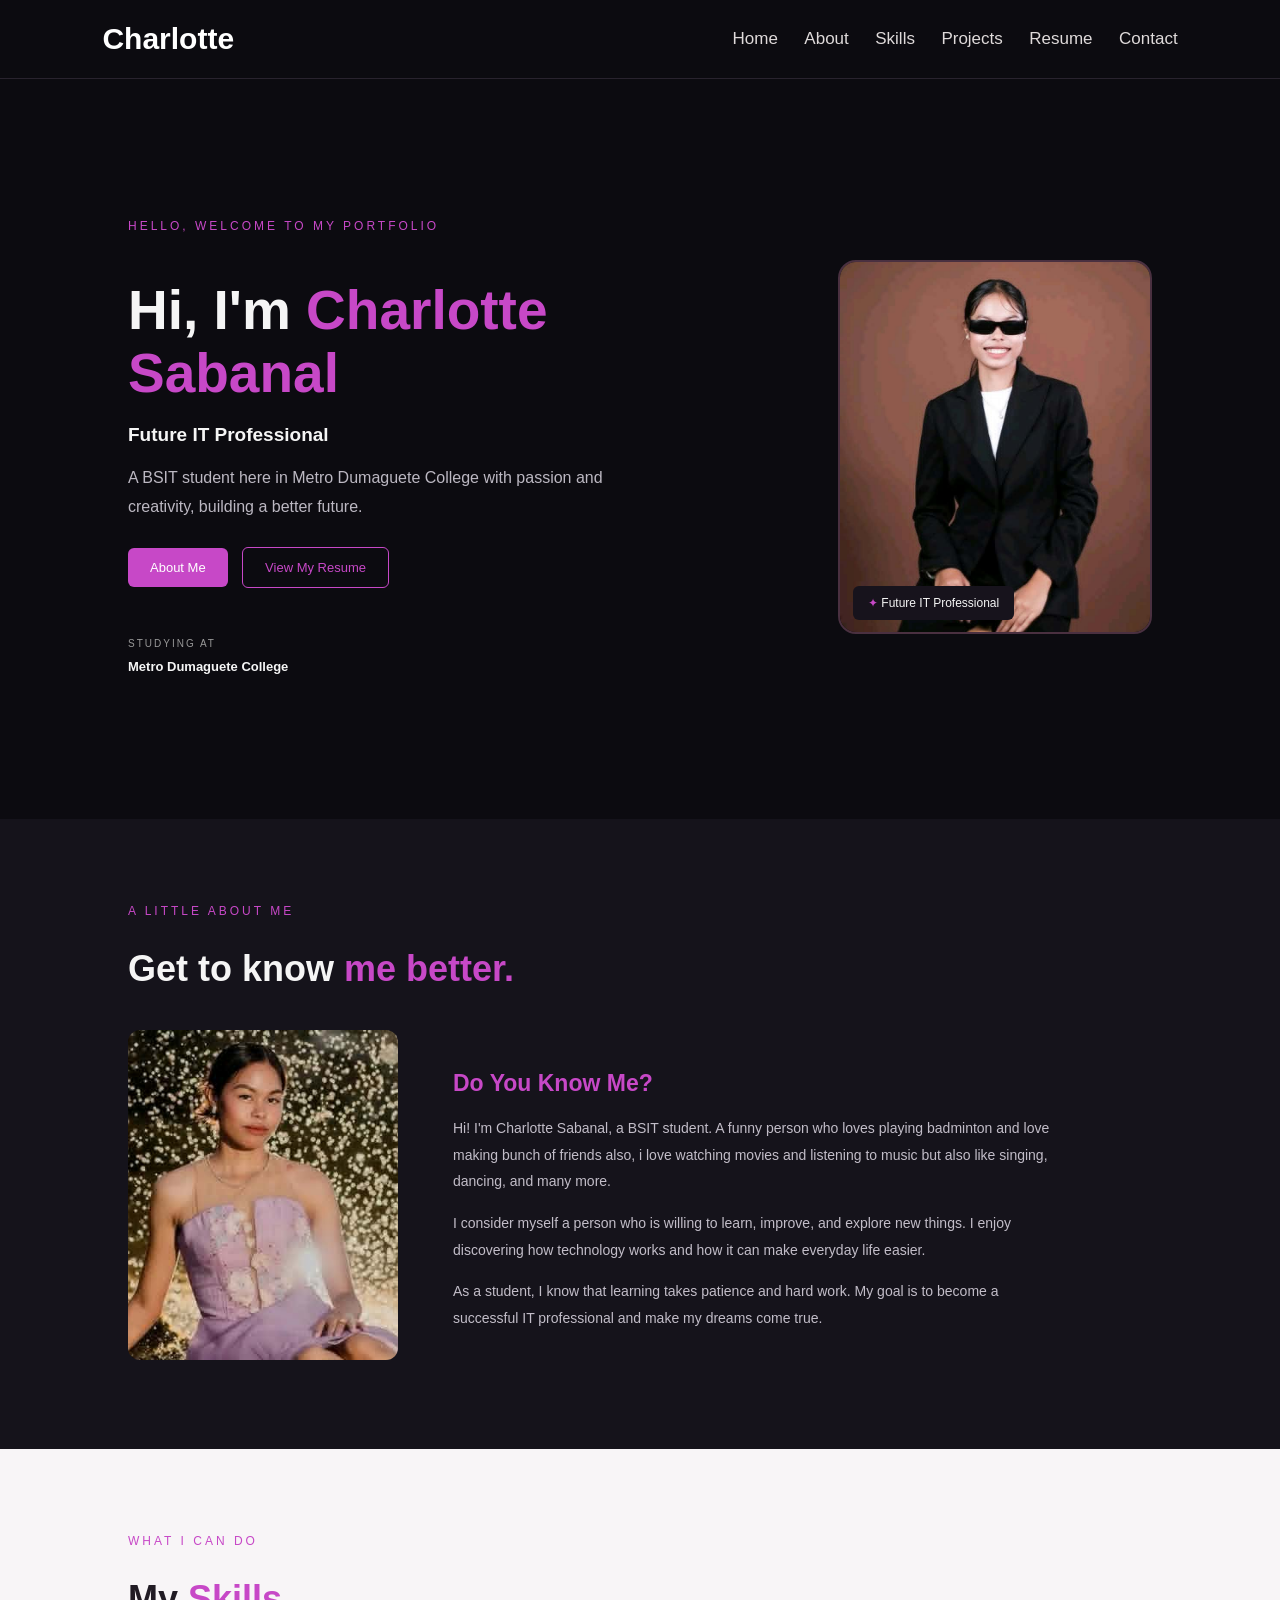
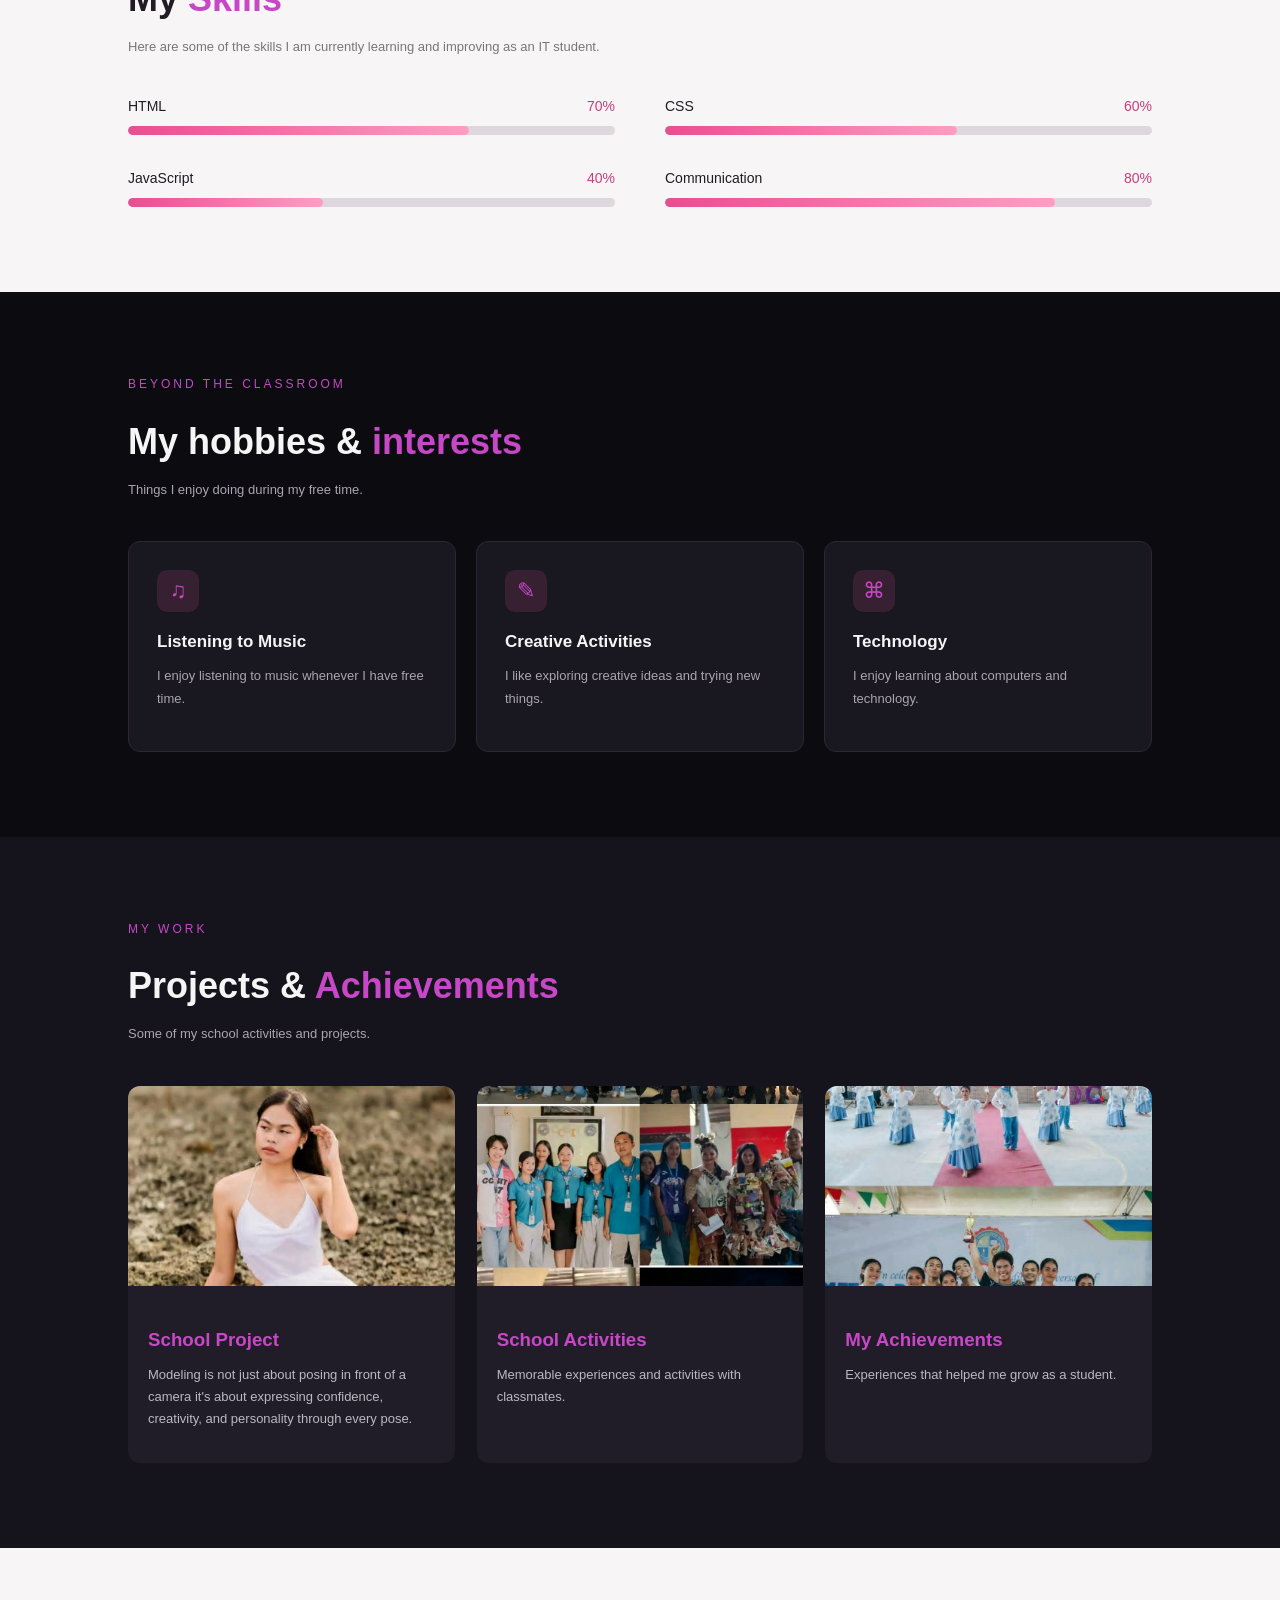
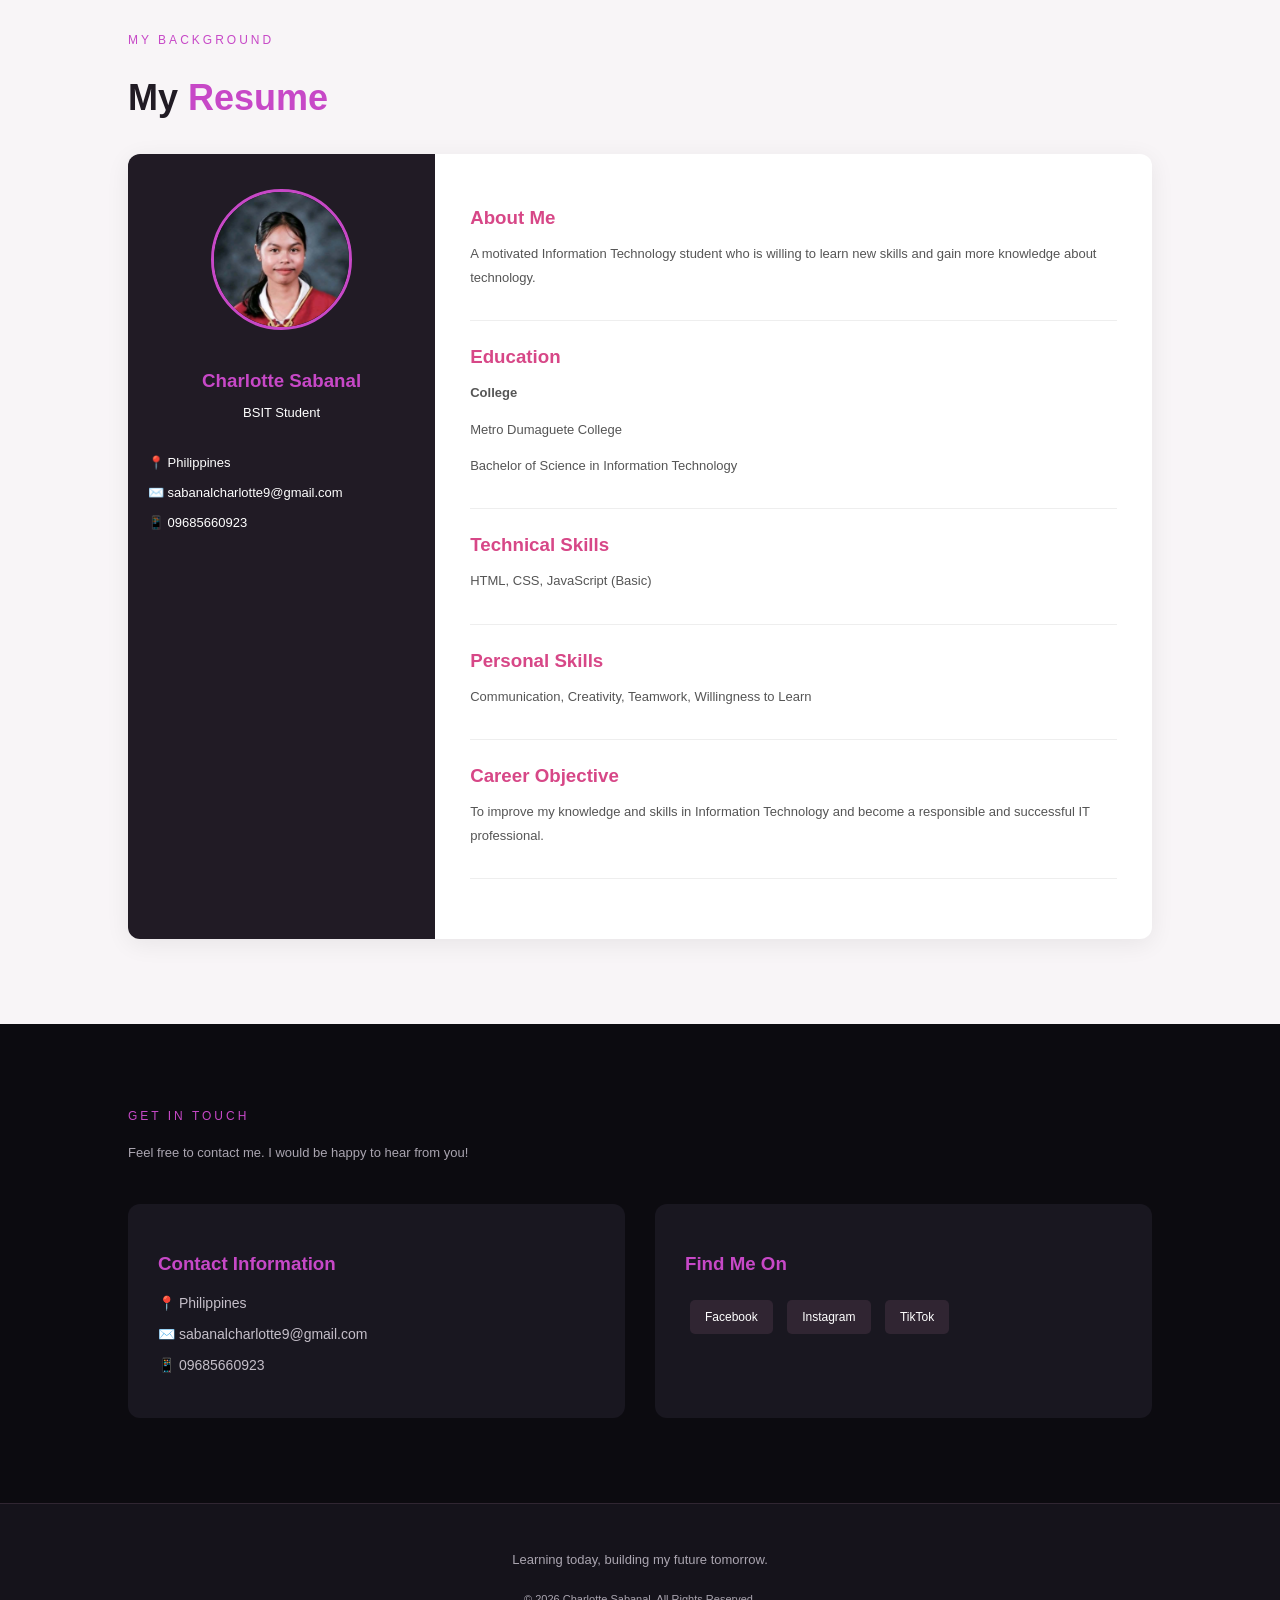
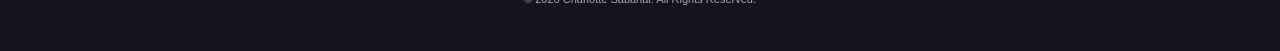
==== index.html @ bda6ed45 "Add files via upload" ====
<!DOCTYPE html>
<html lang="en">
<head>
    <meta charset="UTF-8">
    <meta name="viewport" content="width=device-width, initial-scale=1.0">
    <title>Charlotte Sabanal | Portfolio</title>
    <link rel="stylesheet" href="style.css">
</head>
<body>

<!-- NAVIGATION -->
<header>
    <a href="#home" class="logo">Charlotte</span></a>

    <nav>
        <a href="#home">Home</a>
        <a href="#about">About</a>
        <a href="#skills">Skills</a>
        <a href="#projects">Projects</a>
        <a href="#resume">Resume</a>
        <a href="#contact">Contact</a>
    </nav>
</header>

<!-- HOME -->
<section class="home" id="home">

    <div class="home-content">
        <p class="intro">HELLO, WELCOME TO MY PORTFOLIO</p>

        <h1>Hi, I'm <span>Charlotte<br>Sabanal</span></h1>

        <h3>Future IT Professional</h3>

        <p>
            A BSIT student here in Metro Dumaguete College
            with passion and creativity, building a better future.
        </p>

        <div class="buttons">
            <a href="#about" class="btn">About Me</a>
            <a href="#resume" class="btn outline">View My Resume</a>
        </div>

        <div class="small-info">

            <div>
                <span>STUDYING AT</span>
                <h4>Metro Dumaguete College</h4>
            </div>
        </div>
    </div>

    <div class="home-image">
        <img src="home me.jpg" alt="Charlotte Sabanal">
        <div class="image-caption">
            <span>✦</span> Future IT Professional
        </div>
    </div>

</section>

<!-- ABOUT -->
<section class="about section" id="about">

    <div class="section-label">A LITTLE ABOUT ME</div>
    <h2>Get to know <span>me better.</span></h2>

    <div class="about-content">

        <div class="about-image">
            <img src="charl.jpg" alt="My personal picture">
        </div>

        <div class="about-text">
            <h3>Do You Know Me?</h3>

            <p>
                Hi! I'm Charlotte Sabanal, a BSIT student.
                A funny person who loves playing badminton and love making
                bunch of friends also, i love watching movies and listening to music
                but also like singing, dancing, and many more.
            </p>

            <p>
                I consider myself a person who is willing
                to learn, improve, and explore new things.
                I enjoy discovering how technology works
                and how it can make everyday life easier.
            </p>

            <p>
                As a student, I know that learning takes
                patience and hard work. My goal is to
                become a successful IT professional
                and make my dreams come true.
            </p>
        </div>
</section>

<!-- SKILLS -->
<section class="skills section" id="skills">

    <div class="section-label">WHAT I CAN DO</div>
    <h2>My <span>Skills</span></h2>

    <p class="section-desc">
        Here are some of the skills I am currently
        learning and improving as an IT student.
    </p>

    <div class="skills-container">

        <div class="skill">
            <div class="skill-info">
                <span>HTML</span>
                <span>70%</span>
            </div>
            <div class="progress">
                <div class="progress-bar html"></div>
            </div>
        </div>

        <div class="skill">
            <div class="skill-info">
                <span>CSS</span>
                <span>60%</span>
            </div>
            <div class="progress">
                <div class="progress-bar css"></div>
            </div>
        </div>

        <div class="skill">
            <div class="skill-info">
                <span>JavaScript</span>
                <span>40%</span>
            </div>
            <div class="progress">
                <div class="progress-bar javascript"></div>
            </div>
        </div>

        <div class="skill">
            <div class="skill-info">
                <span>Communication</span>
                <span>80%</span>
            </div>
            <div class="progress">
                <div class="progress-bar communication"></div>
            </div>
        </div>

    </div>
</section>

<!-- HOBBIES -->
<section class="hobbies section">

    <div class="section-label">BEYOND THE CLASSROOM</div>
    <h2>My hobbies & <span>interests</span></h2>

    <p class="section-desc">
        Things I enjoy doing during my free time.
    </p>

    <div class="hobby-container">

        <div class="hobby-card">
            <div class="hobby-icon">♫</div>
            <h3>Listening to Music</h3>
            <p>I enjoy listening to music whenever I have free time.</p>
        </div>

        <div class="hobby-card">
            <div class="hobby-icon">✎</div>
            <h3>Creative Activities</h3>
            <p>I like exploring creative ideas and trying new things.</p>
        </div>

        <div class="hobby-card">
            <div class="hobby-icon">⌘</div>
            <h3>Technology</h3>
            <p>I enjoy learning about computers and technology.</p>
        </div>

    </div>
</section>

<!-- PROJECTS -->
<section class="projects section" id="projects">

    <div class="section-label">MY WORK</div>
    <h2>Projects & <span>Achievements</span></h2>

    <p class="section-desc">
        Some of my school activities and projects.
    </p>

    <div class="project-container">

        <div class="project-card">
            <img src="saba.jpg" alt="Talent">
            <div class="project-info">
                <h3>School Project</h3>
                <p>Modeling is not just about posing in front 
                    of a camera it's about expressing confidence,
                     creativity, and personality through every pose.</p>
            </div>
        </div>

        <div class="project-card">
            <img src="gall.jpg" alt="School Project">
            <div class="project-info">
                <h3>School Activities</h3>
                <p>Memorable experiences and activities with classmates.</p>
            </div>
        </div>

        <div class="project-card">
            <img src="lasts.jpg" alt="School achievement">
            <div class="project-info">
                <h3>My Achievements</h3>
                <p>Experiences that helped me grow as a student.</p>
            </div>
        </div>

    </div>
</section>

<!-- RESUME -->
<section class="resume section" id="resume">

    <div class="section-label">MY BACKGROUND</div>
    <h2>My <span>Resume</span></h2>

    <div class="resume-content">

        <div class="resume-left">
            <img src="resumes.jpg" alt="Resume profile">

            <h3>Charlotte Sabanal</h3>
            <p>BSIT Student</p>

            <div class="resume-contact">
                <p>📍 Philippines</p>
                <p>✉️ sabanalcharlotte9@gmail.com</p>
                <p>📱 09685660923</p>
            </div>
        </div>

        <div class="resume-right">

            <div class="resume-block">
                <h3>About Me</h3>
                <p>
                    A motivated Information Technology
                    student who is willing to learn new
                    skills and gain more knowledge
                    about technology.
                </p>
            </div>

            <div class="resume-block">
                <h3>Education</h3>
                <p><strong>College</strong></p>
                <p>Metro Dumaguete College</p>
                <p>Bachelor of Science in Information Technology</p>
            </div>

            <div class="resume-block">
                <h3>Technical Skills</h3>
                <p>HTML, CSS, JavaScript (Basic)</p>
            </div>

            <div class="resume-block">
                <h3>Personal Skills</h3>
                <p>Communication, Creativity, Teamwork, Willingness to Learn</p>
            </div>

            <div class="resume-block">
                <h3>Career Objective</h3>
                <p>
                    To improve my knowledge and skills
                    in Information Technology and become
                    a responsible and successful IT professional.
                </p>
            </div>

        </div>
    </div>
</section>

<!-- CONTACT -->
<section class="contact section" id="contact">

    <div class="section-label">GET IN TOUCH</div>

    <p class="section-desc">
        Feel free to contact me. I would be happy to hear from you!
    </p>

    <div class="contact-content">

        <div class="contact-details">
            <h3>Contact Information</h3>
            <p>📍 Philippines</p>
            <p>✉️ sabanalcharlotte9@gmail.com</p>
            <p>📱 09685660923</p>
        </div>

        <div class="social-links">
            <h3>Find Me On</h3>
            <a href="https://www.facebook.com/charlotte.sabanal.2025">Facebook</a>
            <a href="https://www.instagram.com/char__iottt__?rpxt=Zjk4Zml2b3h2d3V4">Instagram</a>
            <a href="https://www.tiktok.com/@charlottesabanal?_r=1&_t=ZS-9BFRSREXfQj">TikTok</a>
        </div>

    </div>
</section>

<!-- FOOTER -->
<footer>
    <p>Learning today, building my future tomorrow.</p>
    <p class="copyright">
        © 2026 Charlotte Sabanal. All Rights Reserved.
    </p>
</footer>

</body>
</html>
---- style.css ----
body  {
    margin: 0;
    padding: 0;
    box-sizing: border-box;
    scroll-behavior: smooth;
}

body {
    background: #0c0b10;
    color: #f5f5f5;
    font-family: Arial, sans-serif;
}

:root {
    --pink: #c748c7;
    --light-pink: #ff91bd;
    --dark: #0c0b10;
    --card: #191720;
    --white: #976d94;
}

/* NAVIGATION */

header {
    background: #0c0b10;
    padding: 22px 8%;
    display: flex;
    justify-content: space-between;
    align-items: center;
    position: sticky;
    top: 0;
    z-index: 100;
    border-bottom: 1px solid #29232e;
}

.logo {
    font-size: 30px;
    font-weight: bold;
    text-decoration: none;
    color: white;
}

.logo span,
footer span {
    color: var(--pink);
}

nav a {
    text-decoration: none;
    color: rgb(223, 218, 218);
    margin-left: 22px;
    font-size: 17px;
    transition: .3s;
}

nav a:hover {
    color: var(--white);
}

/* HOME */

.home {
    min-height: 580px;
    padding: 80px 10%;
    display: flex;
    align-items: center;
    justify-content: space-between;
    gap: 50px;
}

.home-content {
    max-width: 570px;
}

.intro,
.section-label {
    color: var(--pink);
    font-size: 12px;
    letter-spacing: 3px;
    margin-bottom: 18px;
}

.home h1 {
    font-size: 55px;
    line-height: 1.15;
    margin-bottom: 15px;
}

.home h1 span {
    color: var(--pink);
}

.home h3 {
    margin-bottom: 18px;
    font-size: 19px;
}

.home-content > p:not(.intro) {
    color: #bcb8c2;
    line-height: 1.8;
    max-width: 500px;
}

.buttons {
    margin-top: 25px;
}

.btn {
    display: inline-block;
    padding: 12px 22px;
    background: var(--pink);
    color: white;
    border-radius: 6px;
    text-decoration: none;
    margin-right: 10px;
    font-size: 13px;
    transition: .3s;
}

.btn:hover {
    background: #d83c7d;
    transform: translateY(-3px);
}

.btn.outline {
    background: transparent;
    border: 1px solid var(--pink);
    color: var(--pink);
}

.small-info {
    display: flex;
    gap: 45px;
    margin-top: 45px;
}

.small-info span {
    color: #999;
    font-size: 10px;
    letter-spacing: 2px;
}

.small-info h4 {
    margin-top: 8px;
    font-size: 13px;
}

.home-image {
    position: relative;
}

.home-image img {
    width: 310px;
    height: 370px;
    object-fit: cover;
    border-radius: 18px;
    border: 2px solid #4a3040;
}

.image-caption {
    position: absolute;
    bottom: 18px;
    left: 15px;
    background: #17131c;
    padding: 10px 15px;
    border-radius: 6px;
    font-size: 12px;
}

.image-caption span {
    color: var(--pink);
}

/* GENERAL SECTIONS */

.section {
    padding: 85px 10%;
}

.section h2 {
    font-size: 36px;
    margin-bottom: 15px;
}

.section h2 span {
    color: var(--pink);
}

.section-desc {
    color: #aaa5b0;
    font-size: 13px;
    line-height: 1.8;
    margin-bottom: 40px;
}

/* ABOUT */

.about {
    background: #15131b;
}

.about-content {
    display: flex;
    align-items: center;
    gap: 55px;
    margin-top: 40px;
}

.about-image img {
    width: 270px;
    height: 330px;
    object-fit: cover;
    border-radius: 12px;
}

.about-text {
    max-width: 600px;
}

.about-text h3 {
    color: var(--pink);
    font-size: 23px;
    margin-bottom: 18px;
}

.about-text p {
    color: #c2bdc8;
    font-size: 14px;
    line-height: 1.9;
    margin-bottom: 15px;
}

.about-quote {
    color: var(--light-pink);
    background: #211923;
    padding: 15px;
    border-left: 3px solid var(--pink);
    margin-top: 20px;
    font-style: italic;
    font-size: 13px;
}

/* SKILLS */

.skills {
    background: #f8f5f7;
    color: #211b24;
}

.skills .section-desc {
    color: #777;
}

.skills-container {
    display: grid;
    grid-template-columns: 1fr 1fr;
    gap: 35px 50px;
}

.skill-info {
    display: flex;
    justify-content: space-between;
    font-size: 14px;
    margin-bottom: 12px;
}

.skill-info span:last-child {
    color: #c63f7c;
}

.progress {
    height: 9px;
    background: #ded7dd;
    border-radius: 20px;
    overflow: hidden;
}

.progress-bar {
    height: 100%;
    background: linear-gradient(90deg, #e94d91, #ff9dc4);
    border-radius: 20px;
}

.html { width: 70%; }
.css { width: 60%; }
.javascript { width: 40%; }
.communication { width: 80%; }

/* HOBBIES */

.hobbies {
    background: #0c0b10;
}

.hobby-container {
    display: grid;
    grid-template-columns: repeat(3, 1fr);
    gap: 20px;
}

.hobby-card {
    background: var(--card);
    border: 1px solid #302632;
    padding: 28px;
    border-radius: 12px;
    transition: .3s;
}

.hobby-card:hover {
    border-color: var(--pink);
    transform: translateY(-6px);
}

.hobby-icon {
    width: 42px;
    height: 42px;
    background: #382033;
    color: var(--pink);
    display: grid;
    place-items: center;
    border-radius: 10px;
    font-size: 22px;
    margin-bottom: 20px;
}

.hobby-card h3 {
    margin-bottom: 12px;
    font-size: 17px;
}

.hobby-card p {
    color: #aaa5b0;
    font-size: 13px;
    line-height: 1.7;
}

/* PROJECTS */

.projects {
    background: #15131b;
}

.project-container {
    display: grid;
    grid-template-columns: repeat(3, 1fr);
    gap: 22px;
}

.project-card {
    background: #211d28;
    border-radius: 12px;
    overflow: hidden;
    transition: .3s;
}

.project-card:hover {
    transform: translateY(-5px);
}

.project-card img {
    width: 100%;
    height: 200px;
    object-fit: cover;
}

.project-info {
    padding: 20px;
}

.project-info h3 {
    color: var(--pink);
    margin-bottom: 10px;
}

.project-info p {
    color: #bcb8c2;
    font-size: 13px;
    line-height: 1.7;
}

/* RESUME */

.resume {
    background: #f8f5f7;
    color: #211b24;
}

.resume-content {
    background: white;
    display: grid;
    grid-template-columns: 30% 70%;
    border-radius: 12px;
    overflow: hidden;
    box-shadow: 0 5px 25px #00000012;
    margin-top: 35px;
}

.resume-left {
    background: #211b25;
    color: white;
    text-align: center;
    padding: 35px 20px;
}

.resume-left img {
    width: 135px;
    height: 135px;
    border-radius: 50%;
    object-fit: cover;
    border: 3px solid var(--pink);
    margin-bottom: 18px;
}

.resume-left h3 {
    color: var(--pink);
    margin-bottom: 8px;
}

.resume-left p {
    font-size: 13px;
    margin-bottom: 15px;
}

.resume-contact {
    margin-top: 35px;
    text-align: left;
}

.resume-right {
    padding: 35px;
}

.resume-block {
    margin-bottom: 25px;
    border-bottom: 1px solid #eee;
    padding-bottom: 18px;
}

.resume-block h3 {
    color: #d74787;
    margin-bottom: 12px;
}

.resume-block p {
    font-size: 13px;
    line-height: 1.8;
    color: #555;
}

/* CONTACT */

.contact {
    background: #0c0b10;
}

.contact-content {
    display: flex;
    justify-content: space-between;
    gap: 30px;
    flex-wrap: wrap;
    margin-top: 35px;
}

.contact-details,
.social-links {
    background: #191720;
    padding: 30px;
    border-radius: 12px;
    flex: 1;
}

.contact-content h3 {
    color: var(--pink);
    margin-bottom: 20px;
}

.contact-content p {
    color: #c4bec8;
    margin-bottom: 15px;
    font-size: 14px;
}

.social-links a {
    display: inline-block;
    background: #302532;
    color: white;
    text-decoration: none;
    padding: 10px 15px;
    border-radius: 5px;
    margin: 5px;
    font-size: 12px;
}

.social-links a:hover {
    background: var(--pink);
}

/* FOOTER */

footer {
    background: #15131b;
    text-align: center;
    padding: 30px 10px;
    border-top: 1px solid #302632;
}

footer h3 {
    margin-bottom: 12px;
}

footer p {
    color: #aaa5b0;
    font-size: 13px;
    line-height: 2;
}

footer .copyright {
    margin-top: 15px;
    font-size: 11px;
}

/* MOBILE */

@media (max-width: 850px) {

    header {
        flex-direction: column;
        gap: 20px;
    }

    nav {
        display: flex;
        justify-content: center;
        flex-wrap: wrap;
        gap: 14px;
    }

    nav a {
        margin: 0;
        font-size: 12px;
    }

    .home {
        flex-direction: column-reverse;
        text-align: center;
        padding: 55px 7%;
    }

    .home-image img {
        width: 250px;
        height: 280px;
    }

    .small-info {
        justify-content: center;
        gap: 20px;
    }

    .about-content {
        flex-direction: column;
        text-align: center;
    }

    .about-image img {
        width: 230px;
        height: 270px;
    }

    .hobby-container,
    .project-container {
        grid-template-columns: 1fr;
    }

    .resume-content {
        grid-template-columns: 1fr;
    }

    .skills-container {
        grid-template-columns: 1fr;
    }

    .section {
        padding: 65px 7%;
    }

    .section h2 {
        font-size: 29px;
    }

    .contact-content {
        flex-direction: column;
    }
}
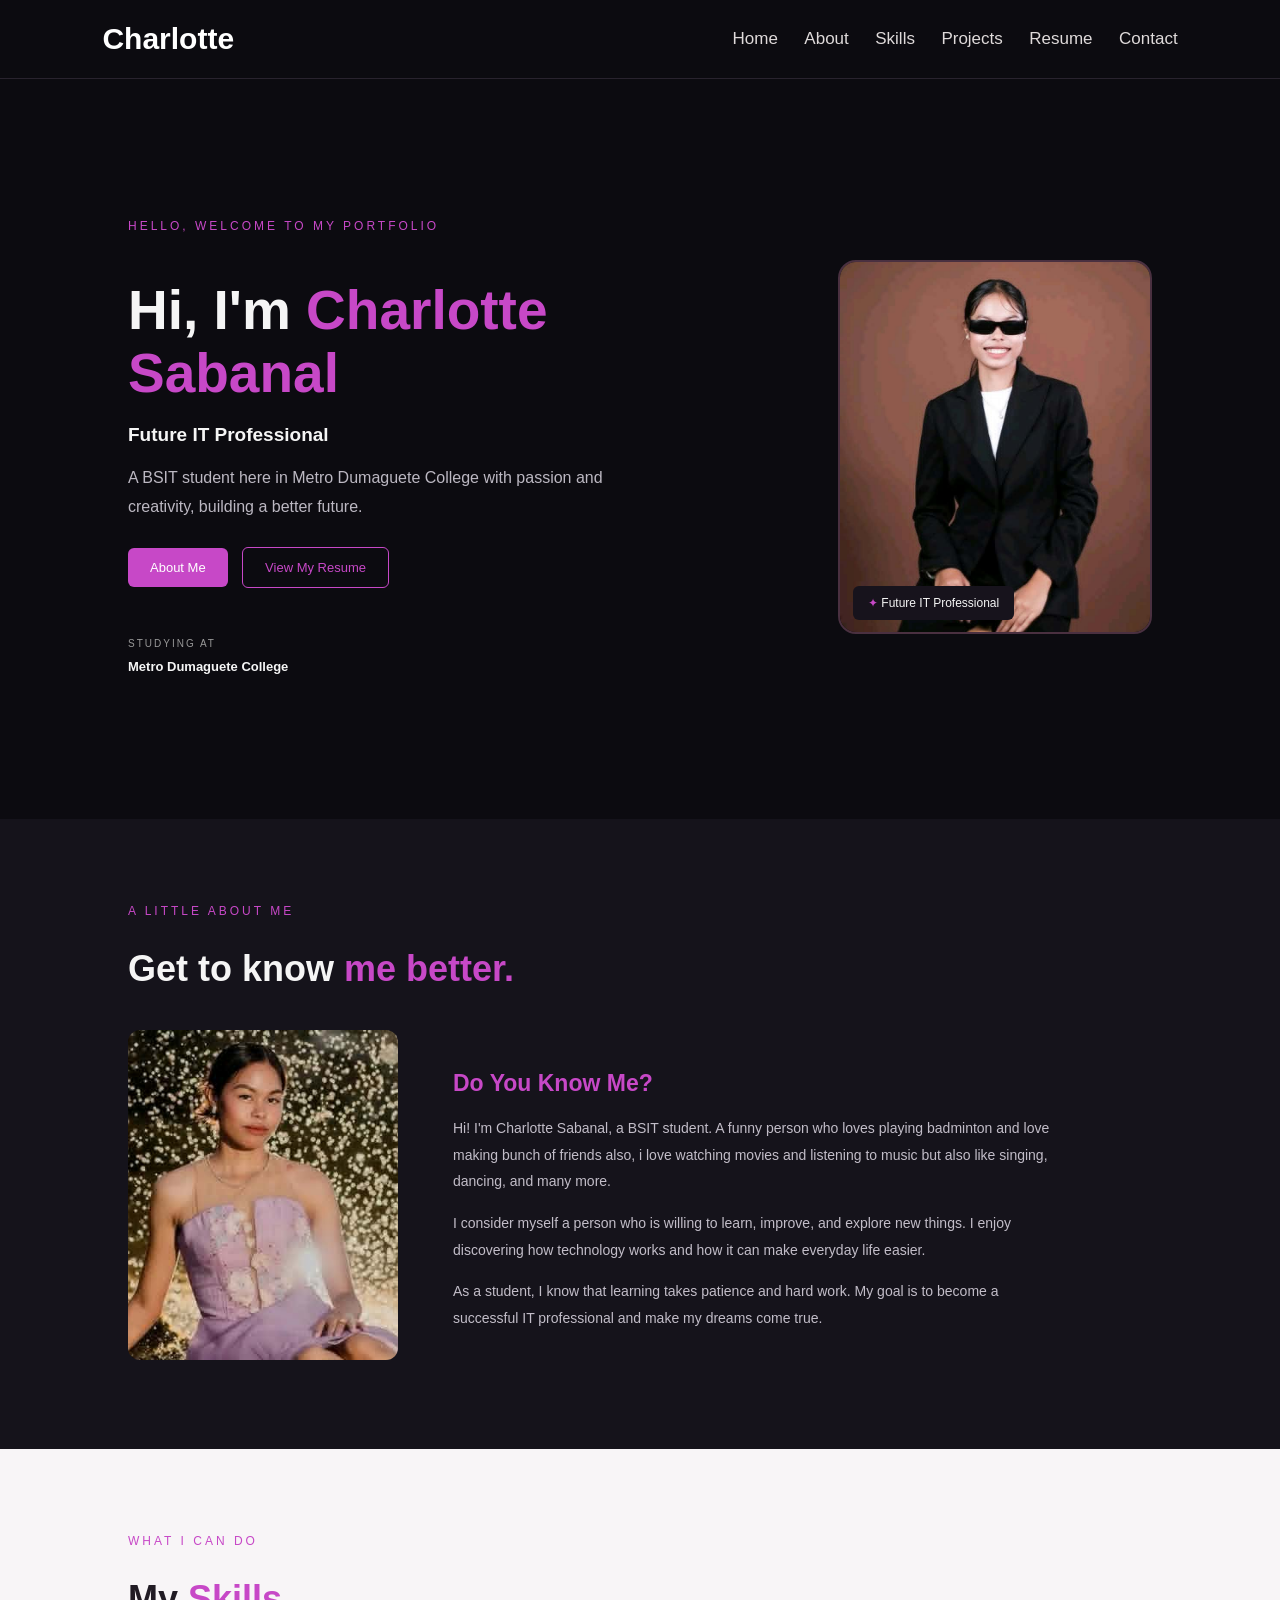
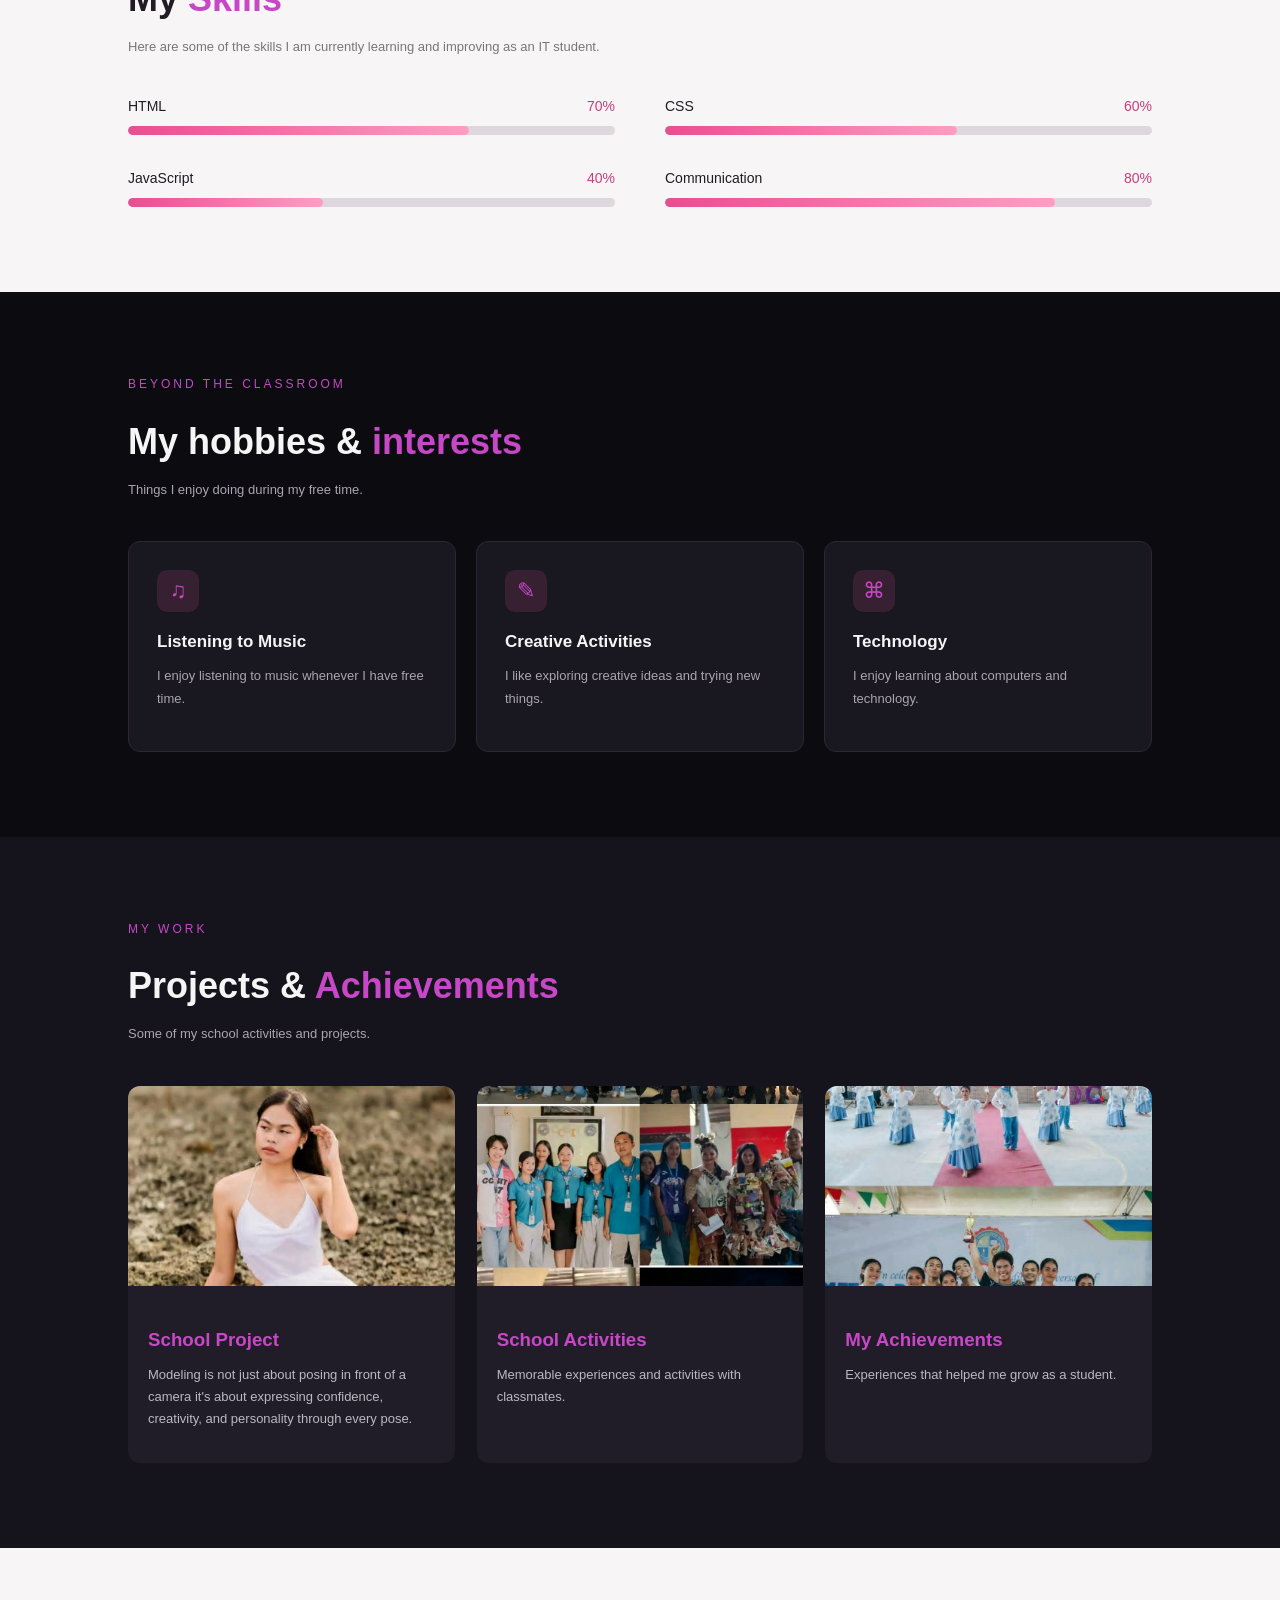
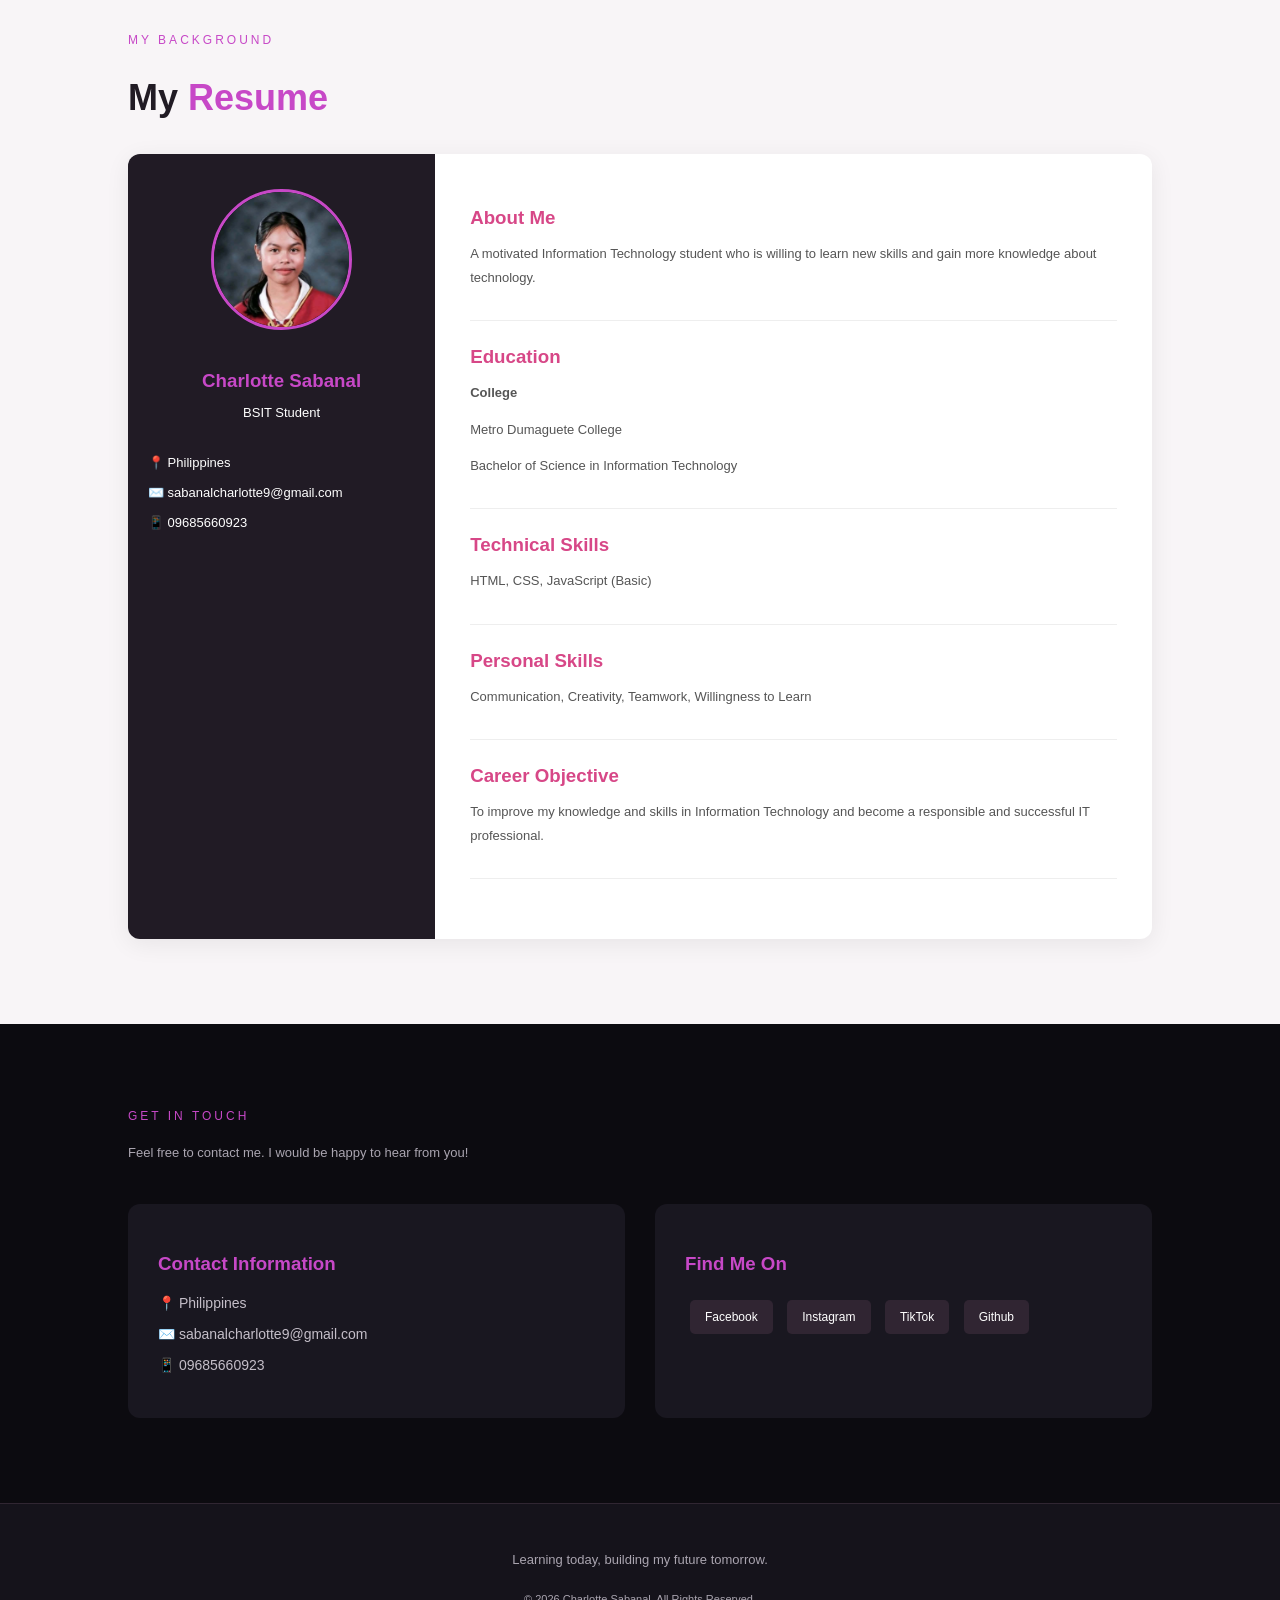
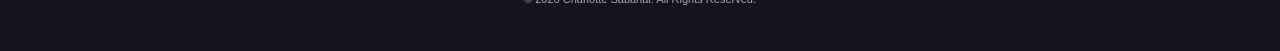
==== commit 895d4e2d: "Update index.html" ====
--- a/index.html
+++ b/index.html
@@ -314,6 +314,7 @@
             <a href="https://www.facebook.com/charlotte.sabanal.2025">Facebook</a>
             <a href="https://www.instagram.com/char__iottt__?rpxt=Zjk4Zml2b3h2d3V4">Instagram</a>
             <a href="https://www.tiktok.com/@charlottesabanal?_r=1&_t=ZS-9BFRSREXfQj">TikTok</a>
+            <a href="https://charsab.github.io/MyPortfolio/">Github</a>
         </div>
 
     </div>
